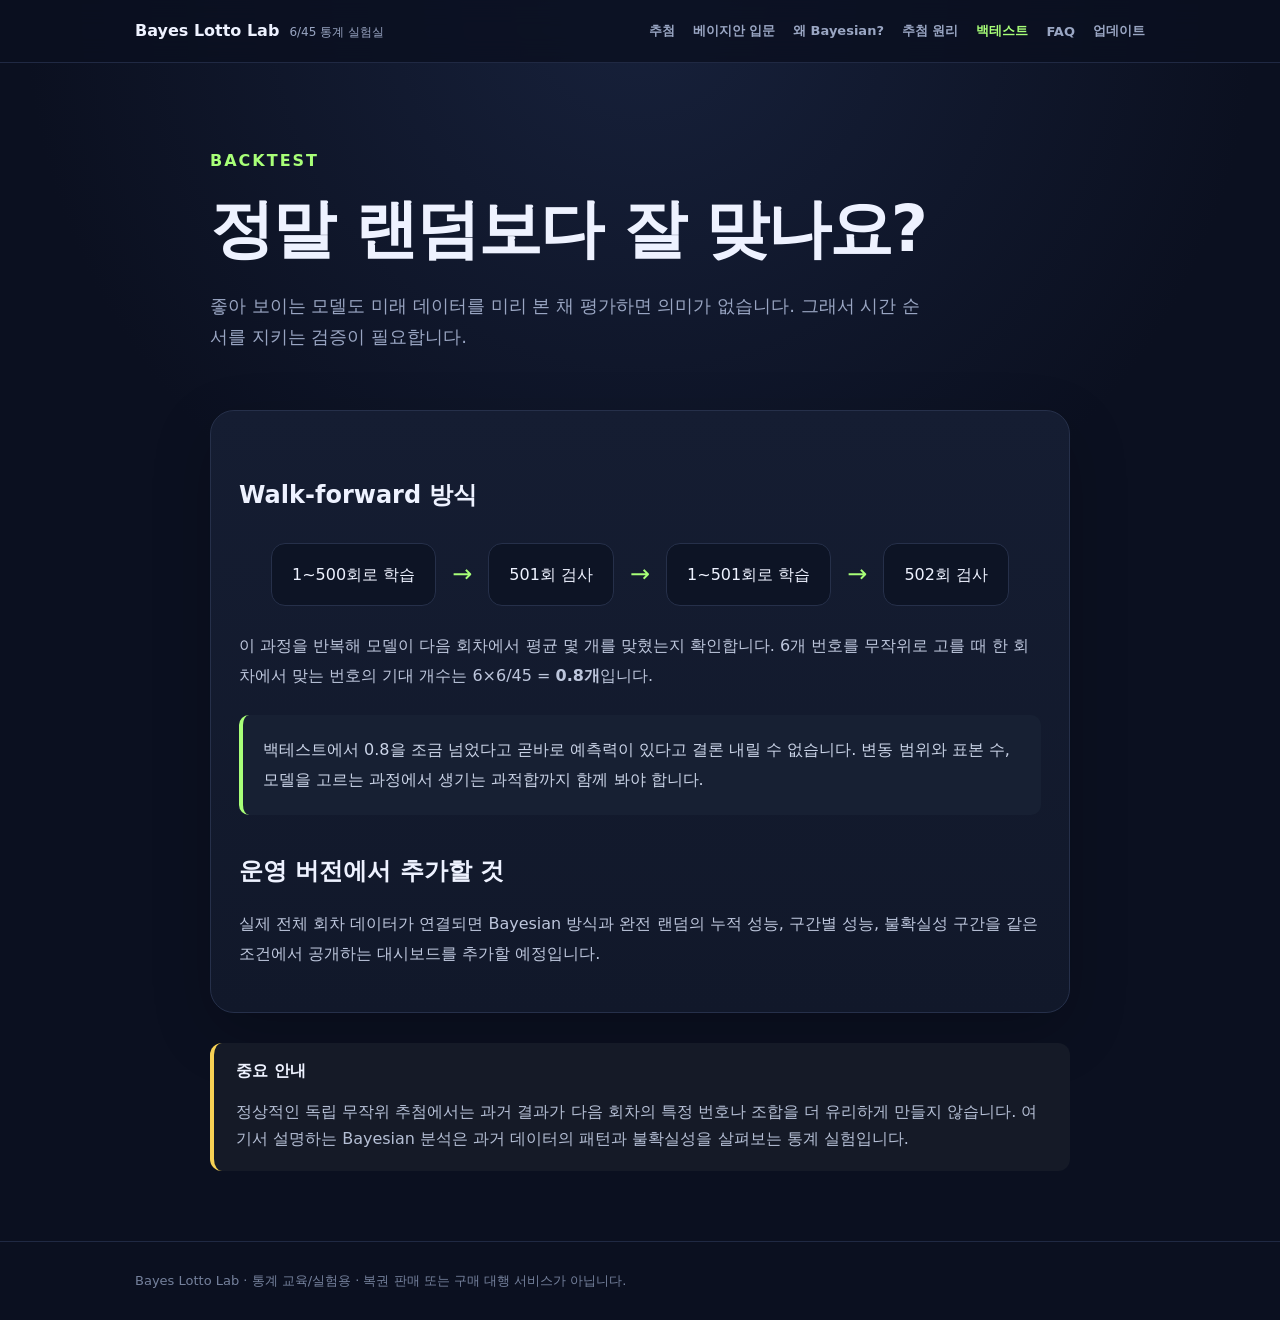
==== backtest.html @ 9092c808 "Add files via upload Initial Bayes Lotto Lab Website" ====
<!doctype html><html lang="ko"><head><meta charset="utf-8"><meta name="viewport" content="width=device-width,initial-scale=1"><title>백테스트 · Bayes Lotto Lab</title><link rel="stylesheet" href="style.css"></head><body><header><div class="wrap nav"><a class="brand" href="index.html"><b>Bayes Lotto Lab</b><span>6/45 통계 실험실</span></a><nav class="links"><a href="index.html">추첨</a><a href="bayes.html">베이지안 입문</a><a href="why.html">왜 Bayesian?</a><a href="method.html">추첨 원리</a><a href="backtest.html">백테스트</a><a href="faq.html">FAQ</a><a href="updates.html">업데이트</a></nav><button class="menu" aria-label="메뉴">☰</button></div></header><main class="wrap content">
<section class="article-hero"><p class="eyebrow">BACKTEST</p><h1>정말 랜덤보다 잘 맞나요?</h1><p>좋아 보이는 모델도 미래 데이터를 미리 본 채 평가하면 의미가 없습니다. 그래서 시간 순서를 지키는 검증이 필요합니다.</p></section>
<article class="article panel"><h2>Walk-forward 방식</h2><div class="flow"><span>1~500회로 학습</span><i>→</i><span>501회 검사</span><i>→</i><span>1~501회로 학습</span><i>→</i><span>502회 검사</span></div>
<p>이 과정을 반복해 모델이 다음 회차에서 평균 몇 개를 맞혔는지 확인합니다. 6개 번호를 무작위로 고를 때 한 회차에서 맞는 번호의 기대 개수는 6×6/45 = <b>0.8개</b>입니다.</p>
<div class="callout">백테스트에서 0.8을 조금 넘었다고 곧바로 예측력이 있다고 결론 내릴 수 없습니다. 변동 범위와 표본 수, 모델을 고르는 과정에서 생기는 과적합까지 함께 봐야 합니다.</div>
<h2>운영 버전에서 추가할 것</h2><p>실제 전체 회차 데이터가 연결되면 Bayesian 방식과 완전 랜덤의 누적 성능, 구간별 성능, 불확실성 구간을 같은 조건에서 공개하는 대시보드를 추가할 예정입니다.</p></article><section class="notice"><b>중요 안내</b><p>정상적인 독립 무작위 추첨에서는 과거 결과가 다음 회차의 특정 번호나 조합을 더 유리하게 만들지 않습니다. 여기서 설명하는 Bayesian 분석은 과거 데이터의 패턴과 불확실성을 살펴보는 통계 실험입니다.</p></section></main><footer><div class="wrap">Bayes Lotto Lab · 통계 교육/실험용 · 복권 판매 또는 구매 대행 서비스가 아닙니다.</div></footer><script src="site.js"></script></body></html>
---- style.css ----
:root{--bg:#0b1020;--card:#131a2c;--line:#26304a;--text:#eef2ff;--muted:#99a5c2;--accent:#a8ff78}
*{box-sizing:border-box}body{margin:0;background:radial-gradient(circle at 50% 0,#17213b 0,#0b1020 42%);color:var(--text);font-family:Inter,Pretendard,system-ui,sans-serif}
.wrap{max-width:1050px;margin:auto;padding:0 20px}header{border-bottom:1px solid #202943;background:#0b1020cc;position:sticky;top:0;backdrop-filter:blur(12px);z-index:3}.nav{height:62px;display:flex;align-items:center;justify-content:space-between}.nav span,.sub,.hint{color:var(--muted)}
.hero{padding:80px 0 30px;text-align:center}.hero h1{font-size:clamp(42px,8vw,76px);line-height:1;margin:10px 0 20px;letter-spacing:-3px}.hero em{font-style:normal;color:var(--accent)}.hero>p:not(.eyebrow){max-width:650px;margin:0 auto 30px;color:var(--muted);line-height:1.7}.eyebrow,small{color:var(--accent);letter-spacing:2px;font-weight:800}
.panel{background:linear-gradient(180deg,#151d32,#11182a);border:1px solid var(--line);border-radius:24px;padding:28px;margin:20px 0;box-shadow:0 20px 60px #0003}.panel-head{display:flex;align-items:center;justify-content:space-between;gap:20px}h2{margin:6px 0 14px}
button,.upload{border:0;border-radius:12px;padding:13px 18px;font-weight:800;background:var(--accent);color:#101820;cursor:pointer}.secondary{background:#26304a;color:white}.actions{display:flex;gap:10px}
.balls{display:flex;justify-content:center;gap:14px;flex-wrap:wrap;padding:35px 0}.ball{width:72px;height:72px;border-radius:50%;display:grid;place-items:center;font-size:25px;font-weight:900;color:#10131b;box-shadow:inset -7px -8px 14px #0002,0 8px 22px #0005}.b1{background:#f7d154}.b2{background:#72c7ff}.b3{background:#ff7880}.b4{background:#d7dde8}.b5{background:#7ee19a}
.meta{display:flex;justify-content:space-between;color:var(--muted);border-top:1px solid var(--line);padding-top:16px}.controls{display:grid;grid-template-columns:1fr 1fr;gap:24px;margin-top:22px}.controls label{display:grid;grid-template-columns:1fr auto;gap:10px}.controls input{grid-column:1/3;width:100%}
.grid{display:grid;grid-template-columns:1.4fr .8fr;gap:20px}.grid .panel{margin:0}.rank{display:grid;grid-template-columns:34px 1fr 65px;gap:10px;align-items:center;margin:9px 0}.bar{height:9px;background:#222d47;border-radius:9px;overflow:hidden}.fill{height:100%;background:linear-gradient(90deg,#7be95e,#d9ff75);border-radius:9px}.metric{display:flex;justify-content:space-between;padding:18px 0;border-bottom:1px solid var(--line)}.metric strong{font-size:25px;color:var(--accent)}
.ad{border:1px dashed #3a4665;border-radius:16px;padding:24px;text-align:center;color:#697692;margin:24px 0}.notice{border-left:4px solid #f7d154;background:#151a27;padding:18px 22px;border-radius:12px;margin:30px 0 70px}.notice p{color:#b5bfd5;line-height:1.7;margin-bottom:0}footer{border-top:1px solid #202943;color:#75819c;padding:30px 0;font-size:13px}
@media(max-width:720px){.grid,.controls{grid-template-columns:1fr}.hero{padding-top:50px}.ball{width:54px;height:54px;font-size:20px}.panel{padding:20px}.panel-head{align-items:flex-start;flex-direction:column}.meta{gap:12px;flex-direction:column}}
.games{display:grid;gap:13px;padding:26px 0}.game{display:grid;grid-template-columns:72px 1fr;align-items:center;gap:12px;padding:12px 14px;background:#0d1425;border:1px solid var(--line);border-radius:17px}.game-name{font-size:12px;color:var(--muted);font-weight:800}.game .balls{padding:0;justify-content:flex-start;gap:9px}.game .ball{width:48px;height:48px;font-size:18px}.check{display:block;margin-top:14px;color:#b8c3dc}.check input{margin-right:8px}.why{font-size:12px;color:#74809b;margin-top:6px}
@media(max-width:720px){.game{grid-template-columns:1fr}.game .balls{justify-content:center}.game-name{text-align:center}}

.brand{display:flex;align-items:baseline;gap:10px;color:var(--text);text-decoration:none}.brand span{font-size:12px;color:var(--muted)}.links{display:flex;gap:18px;align-items:center}.links a{color:#9aa6c3;text-decoration:none;font-size:13px;font-weight:700}.links a:hover,.links a.active{color:var(--accent)}.menu{display:none;background:#202a43;color:white;padding:8px 11px}.content{max-width:900px}.article-hero{padding:72px 0 20px}.article-hero h1{font-size:clamp(38px,7vw,64px);letter-spacing:-2px;margin:8px 0 15px}.article-hero>p:last-child{font-size:18px;line-height:1.7;color:var(--muted);max-width:720px}.article{line-height:1.85}.article h2{margin-top:34px}.article h3{margin:5px 0}.article p{color:#bdc6dc}.compare{display:grid;grid-template-columns:1fr 1fr;gap:14px;margin:24px 0}.compare>div,.steps>div{background:#0d1425;border:1px solid var(--line);border-radius:16px;padding:20px}.flow{display:flex;align-items:center;justify-content:center;gap:16px;flex-wrap:wrap;margin:25px 0}.flow span{background:#0d1425;border:1px solid var(--line);padding:16px 20px;border-radius:14px;text-align:center}.flow i{color:var(--accent);font-style:normal;font-size:24px}.formula{background:#080d19;border:1px solid var(--line);border-radius:12px;padding:18px;text-align:center;font-family:ui-monospace,monospace;color:#d9ff75;margin:15px 0}.article details{border-top:1px solid var(--line);padding:18px 0}.article summary{font-weight:800;cursor:pointer;color:var(--text)}.callout{background:#172033;border-left:4px solid var(--accent);padding:20px;border-radius:10px;margin:25px 0;color:#cbd4e8}.steps{display:grid;grid-template-columns:1fr 1fr;gap:14px}.steps>div>b{font-size:25px;color:var(--accent)}.timeline>div{border-left:2px solid #34415f;padding:0 0 30px 24px;position:relative}.timeline>div:before{content:"";position:absolute;width:12px;height:12px;border-radius:50%;background:var(--accent);left:-7px;top:7px}.timeline time{color:var(--accent);font-weight:900}.faq details{padding:22px 0}
@media(max-width:900px){.links{display:none;position:absolute;left:0;right:0;top:62px;background:#0d1425;border-bottom:1px solid var(--line);padding:18px 20px;flex-direction:column;align-items:flex-start}.links.open{display:flex}.menu{display:block}.nav>span{display:none}.compare,.steps{grid-template-columns:1fr}.brand span{display:none}}
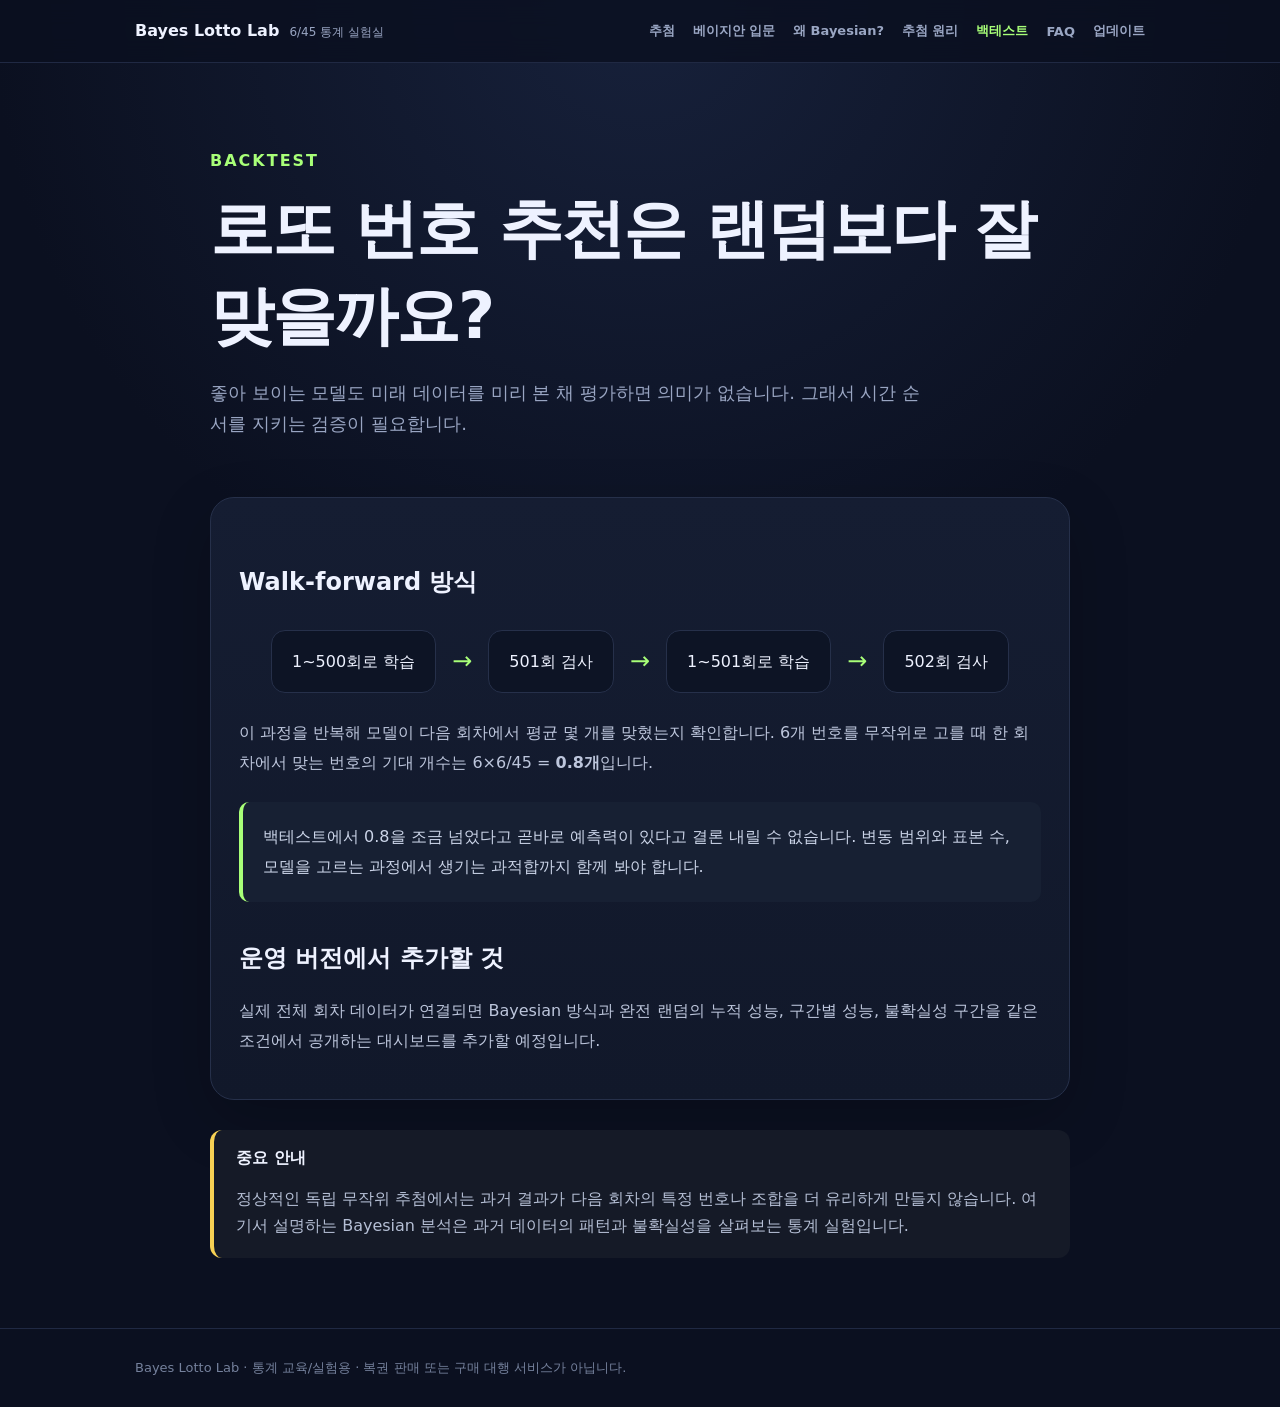
==== commit 823e301b: "Add files via upload" ====
--- a/backtest.html
+++ b/backtest.html
@@ -1,5 +1,16 @@
-<!doctype html><html lang="ko"><head><meta charset="utf-8"><meta name="viewport" content="width=device-width,initial-scale=1"><title>백테스트 · Bayes Lotto Lab</title><link rel="stylesheet" href="style.css"></head><body><header><div class="wrap nav"><a class="brand" href="index.html"><b>Bayes Lotto Lab</b><span>6/45 통계 실험실</span></a><nav class="links"><a href="index.html">추첨</a><a href="bayes.html">베이지안 입문</a><a href="why.html">왜 Bayesian?</a><a href="method.html">추첨 원리</a><a href="backtest.html">백테스트</a><a href="faq.html">FAQ</a><a href="updates.html">업데이트</a></nav><button class="menu" aria-label="메뉴">☰</button></div></header><main class="wrap content">
-<section class="article-hero"><p class="eyebrow">BACKTEST</p><h1>정말 랜덤보다 잘 맞나요?</h1><p>좋아 보이는 모델도 미래 데이터를 미리 본 채 평가하면 의미가 없습니다. 그래서 시간 순서를 지키는 검증이 필요합니다.</p></section>
+<!doctype html><html lang="ko"><head><meta charset="utf-8"><meta name="viewport" content="width=device-width,initial-scale=1"><title>로또 번호 추천 백테스트 · 랜덤과 비교 | Bayes Lotto Lab</title>
+<meta name="description" content="과거 시점의 정보만 사용하는 walk-forward 방식으로 로또 번호 추천 모델을 검증하고 무작위 기준과 비교하는 방법을 설명합니다.">
+<meta name="robots" content="index,follow,max-image-preview:large">
+<link rel="canonical" href="https://bayes-lotto-lab.rlaqja098.workers.dev/backtest.html">
+<meta property="og:type" content="website">
+<meta property="og:locale" content="ko_KR">
+<meta property="og:site_name" content="Bayes Lotto Lab">
+<meta property="og:title" content="로또 번호 추천 백테스트 · 랜덤과 비교 | Bayes Lotto Lab">
+<meta property="og:description" content="과거 시점의 정보만 사용하는 walk-forward 방식으로 로또 번호 추천 모델을 검증하고 무작위 기준과 비교하는 방법을 설명합니다.">
+<meta property="og:url" content="https://bayes-lotto-lab.rlaqja098.workers.dev/backtest.html">
+<meta name="twitter:card" content="summary">
+<script type="application/ld+json">{"@context":"https://schema.org","@type":"WebPage","name":'로또 번호 추천 백테스트 · 랜덤과 비교 | Bayes Lotto Lab',"description":'과거 시점의 정보만 사용하는 walk-forward 방식으로 로또 번호 추천 모델을 검증하고 무작위 기준과 비교하는 방법을 설명합니다.',"url":"https://bayes-lotto-lab.rlaqja098.workers.dev/backtest.html","isPartOf":{"@type":"WebSite","name":"Bayes Lotto Lab","url":"https://bayes-lotto-lab.rlaqja098.workers.dev/"}}</script><link rel="stylesheet" href="style.css"></head><body><header><div class="wrap nav"><a class="brand" href="index.html"><b>Bayes Lotto Lab</b><span>6/45 통계 실험실</span></a><nav class="links"><a href="index.html">추첨</a><a href="bayes.html">베이지안 입문</a><a href="why.html">왜 Bayesian?</a><a href="method.html">추첨 원리</a><a href="backtest.html">백테스트</a><a href="faq.html">FAQ</a><a href="updates.html">업데이트</a></nav><button class="menu" aria-label="메뉴">☰</button></div></header><main class="wrap content">
+<section class="article-hero"><p class="eyebrow">BACKTEST</p><h1>로또 번호 추천은 랜덤보다 잘 맞을까요?</h1><p>좋아 보이는 모델도 미래 데이터를 미리 본 채 평가하면 의미가 없습니다. 그래서 시간 순서를 지키는 검증이 필요합니다.</p></section>
 <article class="article panel"><h2>Walk-forward 방식</h2><div class="flow"><span>1~500회로 학습</span><i>→</i><span>501회 검사</span><i>→</i><span>1~501회로 학습</span><i>→</i><span>502회 검사</span></div>
 <p>이 과정을 반복해 모델이 다음 회차에서 평균 몇 개를 맞혔는지 확인합니다. 6개 번호를 무작위로 고를 때 한 회차에서 맞는 번호의 기대 개수는 6×6/45 = <b>0.8개</b>입니다.</p>
 <div class="callout">백테스트에서 0.8을 조금 넘었다고 곧바로 예측력이 있다고 결론 내릴 수 없습니다. 변동 범위와 표본 수, 모델을 고르는 과정에서 생기는 과적합까지 함께 봐야 합니다.</div>
--- a/style.css
+++ b/style.css
@@ -14,3 +14,6 @@
 
 .brand{display:flex;align-items:baseline;gap:10px;color:var(--text);text-decoration:none}.brand span{font-size:12px;color:var(--muted)}.links{display:flex;gap:18px;align-items:center}.links a{color:#9aa6c3;text-decoration:none;font-size:13px;font-weight:700}.links a:hover,.links a.active{color:var(--accent)}.menu{display:none;background:#202a43;color:white;padding:8px 11px}.content{max-width:900px}.article-hero{padding:72px 0 20px}.article-hero h1{font-size:clamp(38px,7vw,64px);letter-spacing:-2px;margin:8px 0 15px}.article-hero>p:last-child{font-size:18px;line-height:1.7;color:var(--muted);max-width:720px}.article{line-height:1.85}.article h2{margin-top:34px}.article h3{margin:5px 0}.article p{color:#bdc6dc}.compare{display:grid;grid-template-columns:1fr 1fr;gap:14px;margin:24px 0}.compare>div,.steps>div{background:#0d1425;border:1px solid var(--line);border-radius:16px;padding:20px}.flow{display:flex;align-items:center;justify-content:center;gap:16px;flex-wrap:wrap;margin:25px 0}.flow span{background:#0d1425;border:1px solid var(--line);padding:16px 20px;border-radius:14px;text-align:center}.flow i{color:var(--accent);font-style:normal;font-size:24px}.formula{background:#080d19;border:1px solid var(--line);border-radius:12px;padding:18px;text-align:center;font-family:ui-monospace,monospace;color:#d9ff75;margin:15px 0}.article details{border-top:1px solid var(--line);padding:18px 0}.article summary{font-weight:800;cursor:pointer;color:var(--text)}.callout{background:#172033;border-left:4px solid var(--accent);padding:20px;border-radius:10px;margin:25px 0;color:#cbd4e8}.steps{display:grid;grid-template-columns:1fr 1fr;gap:14px}.steps>div>b{font-size:25px;color:var(--accent)}.timeline>div{border-left:2px solid #34415f;padding:0 0 30px 24px;position:relative}.timeline>div:before{content:"";position:absolute;width:12px;height:12px;border-radius:50%;background:var(--accent);left:-7px;top:7px}.timeline time{color:var(--accent);font-weight:900}.faq details{padding:22px 0}
 @media(max-width:900px){.links{display:none;position:absolute;left:0;right:0;top:62px;background:#0d1425;border-bottom:1px solid var(--line);padding:18px 20px;flex-direction:column;align-items:flex-start}.links.open{display:flex}.menu{display:block}.nav>span{display:none}.compare,.steps{grid-template-columns:1fr}.brand span{display:none}}
+
+/* v4 SEO/content additions */
+.seo-copy p{line-height:1.8}.seo-copy a{color:inherit}.topic-links{display:flex;gap:12px;flex-wrap:wrap;margin-top:18px}.topic-links a{padding:10px 14px;border:1px solid var(--line,#ddd);border-radius:12px;text-decoration:none;font-weight:700}
